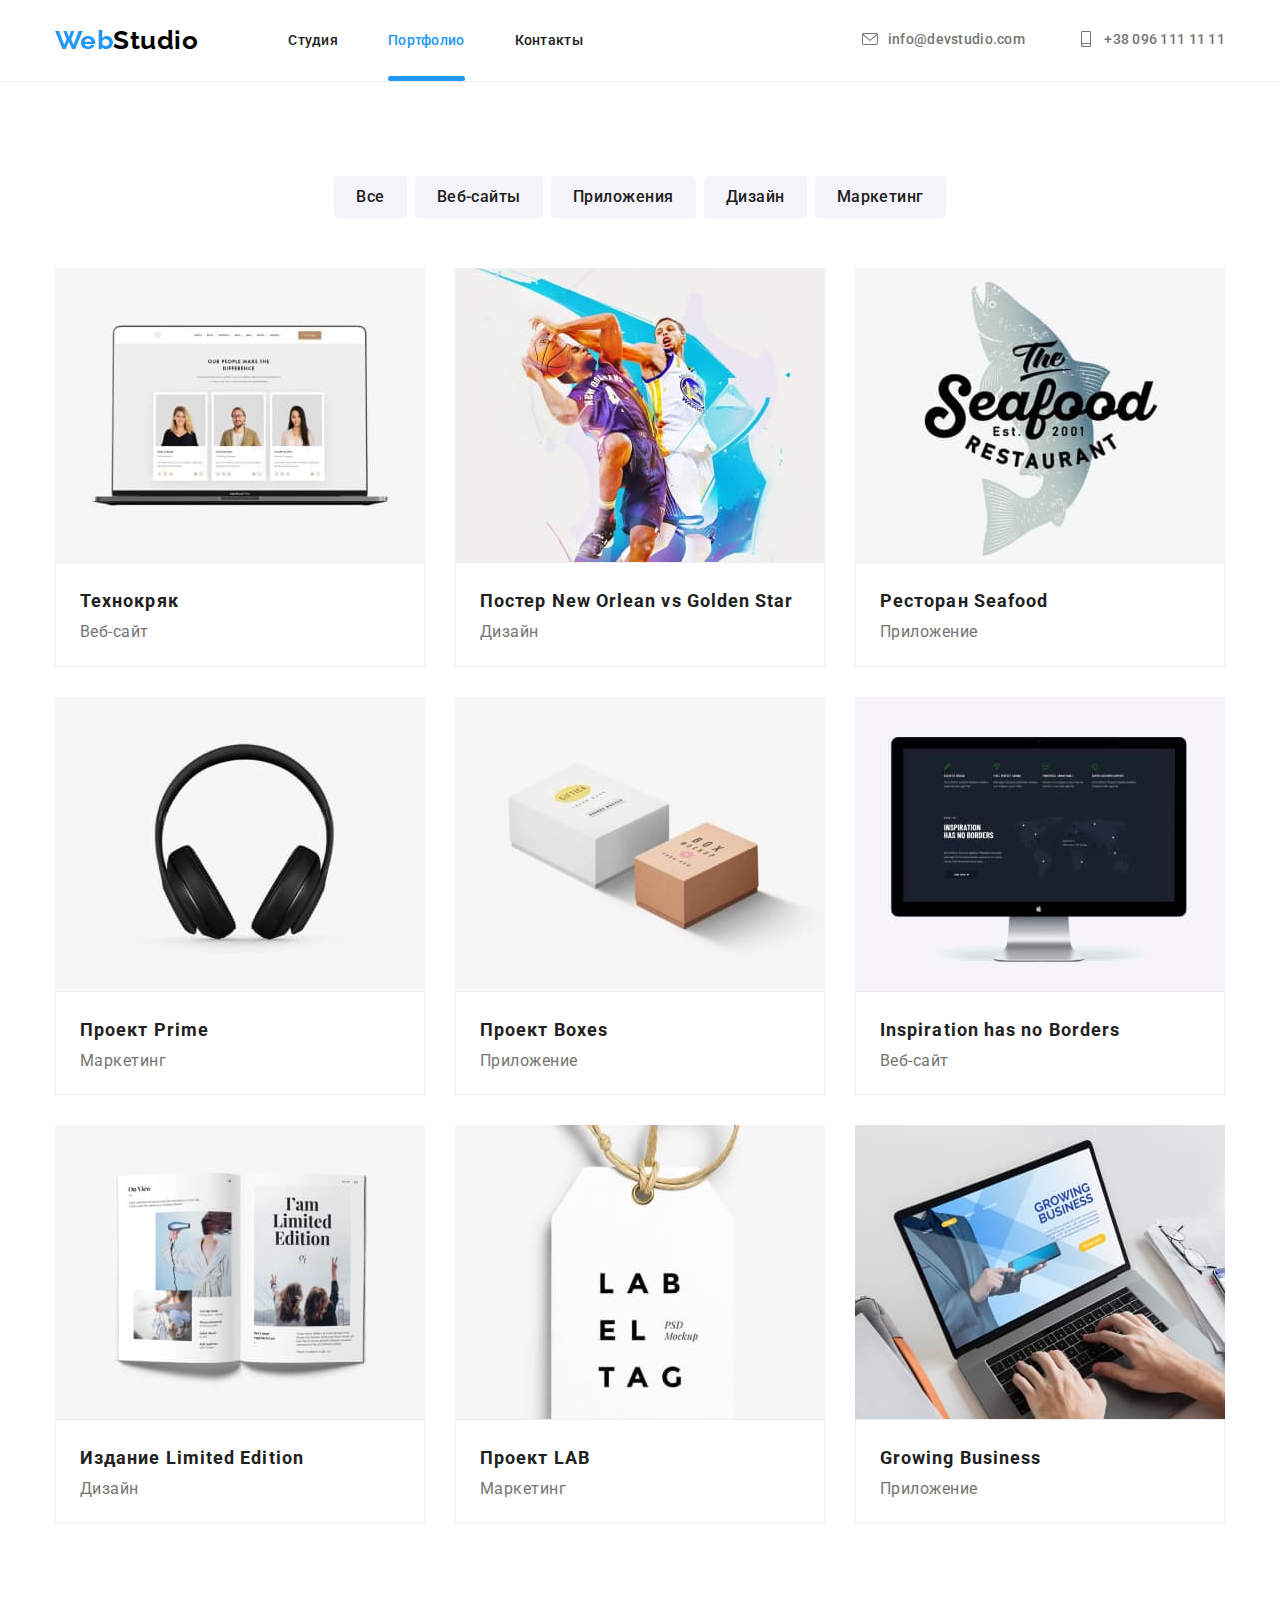
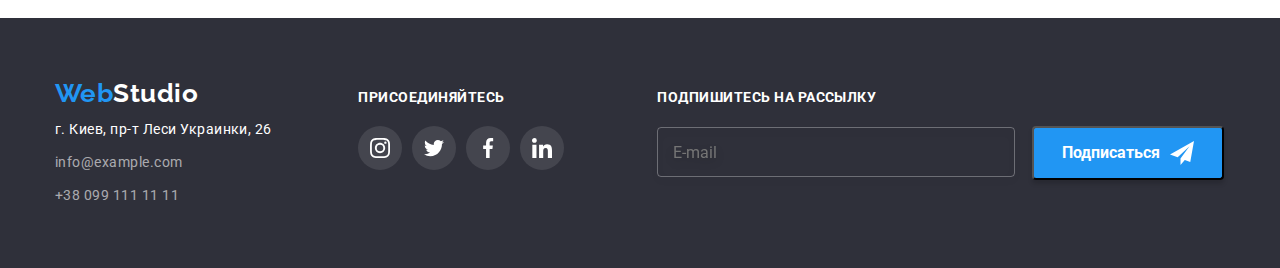
==== portfolio.html @ 3777c178 "1-st commit for git-page" ====
<!DOCTYPE html>
<html lang="ru">
  <head>
    <meta charset="UTF-8" />
    <meta name="viewport" content="width=device-width, initial-scale=1.0" />
    <title>Портфолио</title>
    <link rel="stylesheet" href="https://cdnjs.cloudflare.com/ajax/libs/modern-normalize/1.0.0/modern-normalize.css" />
    <link
      href="https://fonts.googleapis.com/css2?family=Raleway:wght@700&family=Roboto:wght@400;500;700;900&display=swap"
      rel="stylesheet"
    />
    <link rel="stylesheet" href="./css/styles.css" />
  </head>
  <body>
    <!--HEADER-->
    <header class="header">
      <div class="container">
        <nav class="nav">
          <a class="logo link" href="./index.html" aria-label="WebStudio">
            <span class="logo-web" lang="en">Web</span><span class="logo-studio-dark" lang="en">Studio</span></a
          >
          <ul class="nav-list">
            <li class="nav-list-item list"><a class="nav-list-link link" href="./index.html">Студия</a></li>
            <li class="nav-list-item list">
              <a class="nav-list-link link streampage" href="./portfolio.html">Портфолио</a>
            </li>
            <li class="nav-list-item list"><a class="nav-list-link link" href="">Контакты</a></li>
          </ul>
        </nav>
        <address class="address">
          <a class="header-address-link link" href="mailto:info@devstudio.com"
            ><svg class="address-icon">
              <use href="./images/sprite.svg#envelope"></use>
            </svg>
            info@devstudio.com
          </a>
          <a class="header-address-link link" href="tel:+380961111111">
            <svg class="address-icon">
              <use href="./images/sprite.svg#smartphone"></use>
            </svg>
            +38 096 111 11 11
          </a>
        </address>
      </div>
    </header>
    <!--MAIN-->
    <main>
      <section class="projects section">
        <div class="container">
          <h1 class="hidden">Projects-main</h1>
          <h2 class="hidden">Project-btns</h2>
          <ul class="projects-btn-list">
            <li class="projects-btn-list-item list"><button class="projects-btn">Все</button></li>
            <li class="projects-btn-list-item list"><button class="projects-btn">Веб-сайты</button></li>
            <li class="projects-btn-list-item list"><button class="projects-btn">Приложения</button></li>
            <li class="projects-btn-list-item list"><button class="projects-btn">Дизайн</button></li>
            <li class="projects-btn-list-item list"><button class="projects-btn">Маркетинг</button></li>
          </ul>
          <h2 class="hidden">Projects</h2>
          <ul class="projects-list">
            <li class="projects-list-item list">
              <div class="projects-wrapper">
                <img class="projects-img" src="./images/projects/laptop.jpg" alt="ноутбук с открытым сайтом" width="370" height="294" />
                <p class="projects-overlay">
                  Технокряк это современная площадка распространения коронавируса. Компании используют эту платформу для цифрового шпионажа
                  и атак на защищённые сервера конкурентов
                </p>
              </div>
              <div class="projects-list-description">
                <h3 class="projects-title">Технокряк</h3>
                <p class="projects-text">Веб-сайт</p>
              </div>
            </li>
            <li class="projects-list-item list">
              <div class="projects-wrapper">
                <img
                  class="projects-img"
                  src="./images/projects/poster.jpg"
                  alt="Постер Новый Орлеан против Голдэн Стар"
                  width="370"
                  height="294"
                />
                <p class="projects-overlay">
                  Технокряк это современная площадка распространения коронавируса. Компании используют эту платформу для цифрового шпионажа
                  и атак на защищённые сервера конкурентов
                </p>
              </div>
              <div class="projects-list-description">
                <h3 class="projects-title">Постер <span lang="en">New Orlean vs Golden Star</span></h3>
                <p class="projects-text">Дизайн</p>
              </div>
            </li>
            <li class="projects-list-item list">
              <div class="projects-wrapper">
                <img class="projects-img" src="./images/projects/seafood.jpg" alt="эмблема ресторана" width="370" height="294" />
                <p class="projects-overlay">
                  Технокряк это современная площадка распространения коронавируса. Компании используют эту платформу для цифрового шпионажа
                  и атак на защищённые сервера конкурентов
                </p>
              </div>
              <div class="projects-list-description">
                <h3 class="projects-title">Ресторан <span lang="en">Seafood</span></h3>
                <p class="projects-text">Приложение</p>
              </div>
            </li>
            <li class="projects-list-item list">
              <div class="projects-wrapper">
                <img
                  class="projects-img"
                  src="./images/projects/earphones.jpg"
                  alt="изображение черных наушников"
                  width="370"
                  height="294"
                />
                <p class="projects-overlay">
                  Технокряк это современная площадка распространения коронавируса. Компании используют эту платформу для цифрового шпионажа
                  и атак на защищённые сервера конкурентов
                </p>
              </div>
              <div class="projects-list-description">
                <h3 class="projects-title">Проект <span lang="en">Prime</span></h3>
                <p class="projects-text">Маркетинг</p>
              </div>
            </li>
            <li class="projects-list-item list">
              <div class="projects-wrapper">
                <img class="projects-img" src="./images/projects/boxes.jpg" alt="изображение двух коробочек" width="370" height="294" />
                <p class="projects-overlay">
                  Технокряк это современная площадка распространения коронавируса. Компании используют эту платформу для цифрового шпионажа
                  и атак на защищённые сервера конкурентов
                </p>
              </div>
              <div class="projects-list-description">
                <h3 class="projects-title">Проект <span lang="en">Boxes</span></h3>
                <p class="projects-text">Приложение</p>
              </div>
            </li>
            <li class="projects-list-item list">
              <div class="projects-wrapper">
                <img class="projects-img" src="./images/projects/imac.jpg" alt=" АйМак с открытым сайтом" width="370" height="294" />
                <p class="projects-overlay">
                  Технокряк это современная площадка распространения коронавируса. Компании используют эту платформу для цифрового шпионажа
                  и атак на защищённые сервера конкурентов
                </p>
              </div>
              <div class="projects-list-description">
                <h3 class="projects-title" lang="en">Inspiration has no Borders</h3>
                <p class="projects-text">Веб-сайт</p>
              </div>
            </li>
            <li class="projects-list-item list">
              <div class="projects-wrapper">
                <img
                  class="projects-img"
                  src="./images/projects/magazine.jpg"
                  alt="Журнал лимитированного издания"
                  width="370"
                  height="294"
                />
                <p class="projects-overlay">
                  Технокряк это современная площадка распространения коронавируса. Компании используют эту платформу для цифрового шпионажа
                  и атак на защищённые сервера конкурентов
                </p>
              </div>
              <div class="projects-list-description">
                <h3 class="projects-title">Издание <span lang="en">Limited Edition</span></h3>
                <p class="projects-text">Дизайн</p>
              </div>
            </li>
            <li class="projects-list-item list">
              <div class="projects-wrapper">
                <img class="projects-img" src="./images/projects/lablabel.jpg" alt="этикетка проекта ЛАБ" width="370" height="294" />
                <p class="projects-overlay">
                  Технокряк это современная площадка распространения коронавируса. Компании используют эту платформу для цифрового шпионажа
                  и атак на защищённые сервера конкурентов
                </p>
              </div>
              <div class="projects-list-description">
                <h3 class="projects-title">Проект <span lang="en">LAB</span></h3>
                <p class="projects-text">Маркетинг</p>
              </div>
            </li>
            <li class="projects-list-item list">
              <div class="projects-wrapper">
                <img class="projects-img" src="./images/projects/macbook.jpg" alt="Макбук с рабочим сайтом" width="370" height="294" />
                <p class="projects-overlay">
                  Технокряк это современная площадка распространения коронавируса. Компании используют эту платформу для цифрового шпионажа
                  и атак на защищённые сервера конкурентов
                </p>
              </div>
              <div class="projects-list-description">
                <h3 class="projects-title" lang="en">Growing Business</h3>
                <p class="projects-text">Приложение</p>
              </div>
            </li>
          </ul>
        </div>
      </section>
    </main>
    <!--FOOTER-->
    <footer class="footer">
      <div class="container">
        <div class="contacts-container">
          <a class="logo link" href="./index.html" aria-label="WebStudio"
            ><span class="logo-web" lang="en">Web</span><span class="logo-studio-white" lang="en">Studio</span></a
          >
          <address class="footer-address">
            <a class="maps link" href="https://goo.gl/maps/Md6FdoPtB2Z3rGs89" target="_blank">г. Киев, пр-т Леси Украинки, 26</a>
            <a class="footer-mail-link link" href="mailto:info@example.com">info@example.com</a>
            <a class="footer-tel-link link" href="tel:+380991111111">+38 099 111 11 11</a>
          </address>
        </div>
        <div class="footer-social-container">
          <h3 class="social-list-title">присоединяйтесь</h3>
          <ul class="social-list list">
            <li class="social-list-item">
              <a class="social-list-link link" href=""
                ><svg class="social-icon">
                  <use href="./images/sprite.svg#instagram"></use>
                </svg>
              </a>
            </li>
            <li class="social-list-item">
              <a class="social-list-link link" href=""
                ><svg class="social-icon">
                  <use href="./images/sprite.svg#twitter"></use>
                </svg>
              </a>
            </li>
            <li class="social-list-item">
              <a class="social-list-link link" href=""
                ><svg class="social-icon">
                  <use href="./images/sprite.svg#facebook"></use>
                </svg>
              </a>
            </li>
            <li class="social-list-item">
              <a class="social-list-link link" href=""
                ><svg class="social-icon">
                  <use href="./images/sprite.svg#linkedin"></use>
                </svg>
              </a>
            </li>
          </ul>
        </div>
        <div class="sign-to-news">
          <form class="sign-form" action="#" method="get">
            <label class="sign-label" for="sign-input">Подпишитесь на рассылку</label>
            <input type="email" class="sign-input" name="email" placeholder="E-mail" id="sign-input">
            <button class="sign-btn" type="submit">Подписаться</button></form>
        </div>
      </div>
    </footer>
  </body>
</html>
---- css/styles.css ----
:root {
  --main-font: "roboto", serif;
  --secondary-font: "raleway", sans-serif;
  --accent-color: #2196f3;
  --main-text-color: #757575;
  --title-text-color: #212121;
  --secondary-background: #f5f4fa;
  --classic-white: #ffffff;
}
*,
*::before,
*::after {
  margin: 0;
  padding: 0;
}
body {
  font-family: var(--main-font);
  font-style: normal;
  letter-spacing: 0.03em;
}
.container {
  width: 1200px;
  padding: 0 15px;
  margin: 0 auto;
}

.section {
  padding: 94px 0;
}
img {
  display: block;
}
/* ==========  LOGO  ========== */
.logo {
  font-family: var(--secondary-font);
  font-weight: 700;
  font-size: 26px;
  line-height: 1.192;
  margin-right: 90px;
}
.logo-web {
  color: var(--accent-color);
}
.logo-studio-dark {
  color: #000000;
}
/* ========== END LOGO  ========== */

/* ============ NAV ============ */
.header {
  padding: 25px 00;
  border-bottom: 1px solid #ececec;
}
.header .container {
  display: flex;
  align-items: center;
}
.header .address {
  margin-left: auto;
}
.nav {
  display: flex;
  align-items: center;
}
.nav-list {
  display: flex;
}
.nav-list-item:not(:last-child) {
  margin-right: 50px;
}
.nav-list-link {
  position: relative;
  font-weight: 500;
  font-size: 14px;
  line-height: 1.142;
  letter-spacing: 0.02em;
  color: var(--title-text-color);

  transition: color 250ms cubic-bezier(0.4, 0, 0.2, 1);
}
.streampage {
  color: var(--accent-color);
}
.streampage::after {
  position: absolute;
  bottom: -33px;
  content: "";
  display: block;
  height: 5px;
  width: 100%;
  background-color: var(--accent-color);
  border-radius: 4px;
}
.address {
  font-style: normal;
  font-weight: 500;
  font-size: 14px;
  line-height: 1.142;
  letter-spacing: 0.02em;
}
.header-address-link {
  display: inline-flex;
  align-items: center;
  color: var(--main-text-color);
  transition: color 250ms cubic-bezier(0.4, 0, 0.2, 1);
}
.header-address-link:first-child {
  margin-right: 50px;
}
.nav-list-link:hover,
.nav-list-link:focus,
.header-address-link:hover,
.header-address-link:focus {
  color: var(--accent-color);
}
.header-address-link:hover .address-icon,
.header-address-link:focus .address-icon {
  fill: var(--accent-color);
}
.address-icon {
  fill: var(--main-text-color);
  width: 16px;
  height: 16px;
  margin-right: 10px;
  transition: fill 250ms cubic-bezier(0.4, 0, 0.2, 1);
}
/* ============ END NAV ============ */

/* ============ HERO ============ */
.hero {
  text-align: center;
  padding: 200px 0;
}
.hero-overlay {
  max-width: 1600px;
  height: 600px;
  margin-left: auto;
  margin-right: auto;
  background-color: #c4c4c4;
  background-image: linear-gradient(rgba(47, 48, 58, 0.4), rgba(47, 48, 58, 0.4)), url(../images/hero/hero-bg.jpg);
  /* background-repeat: no-repeat;
  background-size: cover;
  background-position: center; */
}
.hero-title {
  font-weight: 900;
  font-size: 44px;
  line-height: 1.5;
  text-align: center;
  letter-spacing: 0.06em;
  text-transform: uppercase;
  max-width: 696px;
  margin: 0 auto;
  margin-bottom: 30px;
  color: #ffffff;
}
.modal-btn {
  min-width: 200px;
  height: 50px;
  background: var(--accent-color);
  box-shadow: 0px 4px 4px rgba(0, 0, 0, 0.15);
  border-radius: 4px;
  border-color: var(--accent-color);
  padding: 10px 32px;

  font-family: Roboto, serif;
  font-style: normal;
  font-weight: 700;
  font-size: 16px;
  line-height: 1.86;
  text-align: center;
  color: var(--classic-white);
  cursor: pointer;

  /* transition-property: ;
  transition-duration: 250ms;
  transition-timing-function: cubic-bezier(0.4, 0, 0.2, 1); */
}
/* ============ END HERO ============ */

/* ============ ADVANTAGES ============ */
.andvantages {
  padding-top: 94px;
}
.advantages-list {
  display: flex;
}

.advantages-list-item:not(:last-child) {
  margin-right: 30px;
}
.advantages-list-item::before {
  content: "";
  display: block;
  height: 120px;
  background-color: #f5f4fa;
  background-repeat: no-repeat;
  background-position: center;
  border-radius: 4px;
  margin-bottom: 30px;
}
.icon-aerial::before {
  background-image: url("../images/advantages/icon-aerial.svg");
}
.icon-clock::before {
  background-image: url("../images/advantages/icon-clock.svg");
}
.icon-laptop::before {
  background-image: url("../images/advantages/icon-laptop.svg");
}
.icon-astronaut::before {
  background-image: url("../images/advantages/icon-astronaut.svg");
}
.advantages-list-title {
  font-weight: 700;
  font-size: 14px;
  line-height: 1.142;
  text-transform: uppercase;
  color: var(--title-text-color);
  margin-bottom: 12px;
}
.advantages-list-text {
  max-width: 270px;
  font-weight: 400;
  font-size: 14px;
  line-height: 1.714;
  color: var(--main-text-color);
}
/* ============ END ADVANTAGES ============ */

/* ======== TITLES IN MAIN ======== */
.services-title,
.teamcard-title,
.clients-title {
  font-weight: 700;
  font-size: 36px;
  line-height: 1.166;
  text-align: center;
  color: var(--title-text-color);
  margin-bottom: 50px;
}
/* ====== END TITLES IN MAIN ====== */

/* ============ SERVICES ============ */
.services-list {
  display: flex;
  justify-content: space-between;
}
/* .services-list-item:not(:last-child) {
  margin-right: 30px;} */
.services-list-item {
  position: relative;
}
.services-text {
  position: absolute;
  width: 100%;
  left: 0;
  bottom: 0;
  background: rgba(47, 48, 58, 0.8);

  text-align: center;
  padding: 27px 0;
  font-weight: 700;
  font-size: 14px;
  line-height: 1.14;
  text-transform: uppercase;
  color: #ffffff;
}
/* ============ END SERVICES ============ */

/* ============ TEAM CARD ============ */
.teamcard {
  background-color: var(--secondary-background);
}
.teamcard-list {
  display: flex;
}
.teamcard-list-item {
  box-shadow: 0px 1px 3px rgba(0, 0, 0, 0.12), 0px 1px 1px rgba(0, 0, 0, 0.14), 0px 2px 1px rgba(0, 0, 0, 0.2);
  border-radius: 0px 0px 4px 4px;
  background-color: var(--classic-white);
}
.teamcard-list-item:not(:last-child) {
  margin-right: 30px;
}
.teamcard-list-container {
  padding: 30px 40px;
}
.teamcard-list-name {
  margin-bottom: 10px;
  font-weight: 500;
  font-size: 16px;
  line-height: 1.18;
  text-align: center;
  color: var(--title-text-color);
}
.teamcard-list-text {
  margin-bottom: 16px;
  font-weight: 400;
  font-size: 16px;
  line-height: 1.18;
  text-align: center;
  color: var(--main-text-color);
}
.social-list {
  display: flex;
  justify-content: space-between;
}
.social-list-link {
  display: flex;
  align-items: center;
  justify-content: center;
  width: 44px;
  height: 44px;
  border-radius: 50%;
  transition: background-color 250ms cubic-bezier(0.4, 0, 0.2, 1);
}
.social-icon {
  fill: #afb1b8;
  width: 20px;
  height: 20px;
  transition: fill 250ms cubic-bezier(0.4, 0, 0.2, 1);
}
.social-list-link:hover,
.social-list-link:focus {
  background-color: var(--accent-color);
}
.social-list-link:hover .social-icon,
.social-list-link:focus .social-icon {
  fill: #ffffff;
}

/* ============ END TEAM CARD ============ */

/* ============ CLIENTS ============ */
.clients-list {
  display: flex;
  justify-content: space-between;
  align-items: center;
}
.clients-icon {
  fill: #afb1b8;
  width: 88px;
  height: 52px;
  transition: fill 250ms cubic-bezier(0.4, 0, 0.2, 1);
}
.clients-link {
  display: flex;
  justify-content: center;
  align-items: center;
  width: 170px;
  height: 90px;
  border: 1px solid #afb1b8;
  box-sizing: border-box;
  border-radius: 4px;
  transition: border-color 250ms cubic-bezier(0.4, 0, 0.2, 1);
}
.clients-link:hover,
.clients-link:focus {
  border-color: var(--accent-color);
}
.clients-link:hover .clients-icon,
.clients-link:focus .clients-icon {
  fill: var(--accent-color);
}
/* ============ END CLIENTS ============ */

/* ============ FOOTER ============ */
.footer {
  padding: 60px 0;
  background-color: #2f303a;
}
.footer .container {
  display: flex;
  align-items: baseline;
}
.footer .contacts-container {
  display: flex;
  flex-direction: column;
  margin-right: 70px;
}
.footer .logo {
  margin-bottom: 20px;
}
.footer-address {
  display: flex;
  flex-direction: column;
}
.footer .link:not(:last-child) {
  margin-bottom: 9px;
}
.maps {
  font-style: normal;
  font-weight: 400;
  font-size: 14px;
  line-height: 1.714;
  color: var(--classic-white);
}
.logo-studio-white {
  color: var(--classic-white);
}
.footer-mail-link,
.footer-tel-link {
  font-style: normal;
  font-weight: 400;
  font-size: 14px;
  line-height: 1.714;
  color: rgba(255, 255, 255, 0.6);
}
.social-list-title {
  font-weight: 700;
  font-size: 14px;
  line-height: 1.14;
  text-transform: uppercase;
  color: var(--classic-white);
  margin-bottom: 20px;
}
.footer-social-container .social-list-item:not(:last-child) {
  margin-right: 10px;
}
.footer-social-container .social-icon {
  fill: var(--classic-white);
}
.footer-social-container .social-list-link {
  background-color: rgba(255, 255, 255, 0.1);
}
.footer-social-container .social-list-link:hover,
.footer-social-container .social-list-link:focus {
  background-color: var(--accent-color);
}
.sign-to-news {
  margin-left: 93px;
}
.sign-label {
  margin-bottom: 20px;
  display: block;
  font-weight: 700;
  font-size: 14px;
  line-height: 1.14;
  text-transform: uppercase;
  color: #ffffff;
}
.sign-input {
  margin-right: 12px;
  padding: 15px;
  width: 358px;
  height: 50px;
  color: #fff;
  background-color: transparent;
  border: 1px solid rgba(255, 255, 255, 0.3);
  box-sizing: border-box;
  filter: drop-shadow(0px 4px 4px rgba(0, 0, 0, 0.15));
  border-radius: 4px;
}
.sign-btn {
  display: inline-flex;
  align-items: center;
  padding: 10px 28px;
  font-weight: 700;
  font-size: 16px;
  line-height: 1.87;
  color: #ffffff;
  background: #2196f3;
  box-shadow: 0px 4px 4px rgba(0, 0, 0, 0.15);
  border-radius: 4px;
}
.sign-btn::after {
  margin-left: 10px;
  content: "";
  display: inline-block;
  width: 24px;
  height: 24px;
  background-image: url(../images/svg/icon-send.svg);
  background-repeat: no-repeat;
  background-position: center;
  background-size: cover;
}
/* ============ END FOOTER ============ */

/* ============ PORTFOLIO ============ */
.projects-btn-list {
  display: flex;
  justify-content: center;
  margin-bottom: 50px;
}
.projects-btn-list-item:not(:last-child) {
  margin-right: 8px;
}
.projects-btn {
  font-family: Roboto;
  font-style: normal;
  font-weight: 500;
  font-size: 16px;
  line-height: 1.625;
  text-align: center;
  letter-spacing: 0.03em;
  color: #212121;
  background-color: var(--secondary-background);
  border-radius: 4px;
  border-color: transparent;
  padding: 6px 20px;

  transition: background-color 250ms cubic-bezier(0.4, 0, 0.2, 1), color 250ms cubic-bezier(0.4, 0, 0.2, 1);
  cursor: pointer;
}
.projects-btn:hover,
.projects-btn:focus {
  color: var(--classic-white);
  background-color: var(--accent-color);
  box-shadow: 0px 3px 1px rgba(0, 0, 0, 0.1), 0px 1px 2px rgba(0, 0, 0, 0.08), 0px 2px 2px rgba(0, 0, 0, 0.12);
  border-color: transparent;
}
.projects-list {
  display: flex;
  flex-wrap: wrap;
}
.projects-list-item:not(:nth-child(3n + 3)) {
  margin-right: 30px;
}
.projects-list-item:not(:nth-last-child(-n + 3)) {
  margin-bottom: 30px;
}
.projects-list-item:hover,
.projects-list-item:focus {
  box-shadow: 0px 1px 1px rgba(0, 0, 0, 0.12), 0px 4px 4px rgba(0, 0, 0, 0.06), 1px 4px 6px rgba(0, 0, 0, 0.16);
}
.projects-list-description {
  border: 1px solid #eeeeee;
  box-sizing: border-box;
  padding: 20px 24px;
  background-color: var(--classic-white);
}
.projects-wrapper {
  position: relative;
  overflow: hidden;
}
.projects-overlay {
  position: absolute;
  left: 0;
  top: 0;
  transform: translatey(100%);
  width: 100%;
  height: 100%;
  padding: 63px 24px;
  background: rgba(33, 150, 243, 0.9);
  transition: transform 250ms cubic-bezier(0.4, 0, 0.2, 1);

  font-weight: 400;
  font-size: 18px;
  line-height: 1.55;
  color: #ffffff;
}
.projects-list-item:hover .projects-overlay {
  transform: translatey(0);
}
.projects-title {
  font-weight: 700;
  font-size: 18px;
  line-height: 2;
  letter-spacing: 0.06em;
  color: var(--title-text-color);
}
.projects-text {
  font-weight: 400;
  font-size: 16px;
  line-height: 1.667;
  color: var(--main-text-color);
}
/* ============ END PORTFOLIO ============ */

/* ================ MODAL ================ */
.backdrop {
  position: fixed;
  top: 0;
  left: 0;
  width: 100%;
  height: 100%;
  background: rgba(0, 0, 0, 0.2);
  z-index: 1;
  transition: all 250ms cubic-bezier(0.4, 0, 0.2, 1);
}
.backdrop.is-hidden {
  opacity: 0;
  visibility: hidden;
  pointer-events: none;
  transition: all 250ms cubic-bezier(0.4, 0, 0.2, 1) 250ms;
}
.backdrop.is-hidden .modal {
  transform: translate(-50%, -50%) scale(0);
  transition: all 250ms cubic-bezier(0.4, 0, 0.2, 1) 0ms;
}
.modal {
  position: absolute;
  left: 50%;
  top: 50%;
  transform: translate(-50%, -50%) scale(1);
  transition: all 250ms cubic-bezier(0.4, 0, 0.2, 1) 250ms;

  width: 528px;
  height: 580px;
  background-color: #fff;
  padding: 40px;
  box-shadow: 0px 1px 3px rgba(0, 0, 0, 0.12), 0px 1px 1px rgba(0, 0, 0, 0.14), 0px 2px 1px rgba(0, 0, 0, 0.2);
  border-radius: 4px;
}
.modal-btn-close {
  position: absolute;
  display: flex;
  justify-content: center;
  align-items: center;
  top: 8px;
  right: 8px;
  width: 30px;
  height: 30px;
  border-radius: 50%;
  background: #ffffff;
  border: 1px solid rgba(0, 0, 0, 0.1);
  box-sizing: border-box;
  cursor: pointer;
}
.closex {
  width: 18px;
  height: 18px;
}
.modal-btn-close:focus .closex,
.modal-btn-close:hover .closex {
  fill: var(--accent-color);
}
.modal-title {
  display: block;
  margin: 0 auto 12px;
  font-weight: 700;
  font-size: 20px;
  line-height: 1.15;
  letter-spacing: 0.03em;
}
.modal-form {
  display: flex;
  flex-direction: column;
}
.modal-field, .modal-comment-field {
  margin-bottom: 10px;
  font-weight: 400;
  font-size: 12px;
  line-height: 1.16;
  letter-spacing: 0.01em;
  color: #757575;
}
.modal-comment-field{
  margin-bottom: 4px;
}
.modal-input {
  padding-left: 42px;
  margin-top: 4px;
  display: block;
  width: 100%;
  height: 40px;
  border: 1px solid rgba(33, 33, 33, 0.2);
  border-radius: 4px;
  transition: border-color 250ms cubic-bezier(0.4, 0, 0.2, 1);
}
.modal-input:hover, 
.modal-input:focus,
.modal-comment:hover,
.modal-comment:focus {
  outline: none;
  border-color: var(--accent-color);
}
.modal-input:hover + .modal-form-svg, 
.modal-input:focus + .modal-form-svg {
  fill: var(--accent-color);
}
.modal-field-wrapper {
  position: relative;
  display: block;
}
.modal-form-svg {
  position: absolute;
  left: 12px;
  top: 50%;
  transform: translateY(-50%);
  transition: fill 250ms cubic-bezier(0.4, 0, 0.2, 1);
  
}
.modal-comment {
  margin-bottom: 20px;
  padding: 12px 16px;
  height: 120px;
  border: 1px solid rgba(33, 33, 33, 0.2);
  border-radius: 4px;
  resize: none;
}
.modal-comment::placeholder {
  font-weight: 400;
  font-size: 14px;
  line-height: 1.14;
  letter-spacing: 0.01em;
  color: rgba(117, 117, 117, 0.5);
}
.modal-policy-field {
  display: flex;
  align-items: center;
  justify-content: center;
  margin-bottom: 30px;
  font-weight: 400;
  font-size: 14px;
  line-height: 1.71;
  letter-spacing: 0.03em;
  color: var(--main-text-color);
}
.modal-policy {
  color: var(--accent-color);
}
.modal-btn-submit {
  align-self: center;
  padding: 10px 56px;
  font-weight: 700;
  font-size: 16px;
  line-height: 1.87;
  letter-spacing: 0.06em;
  color: #FFFFFF;
  background: #2196F3;
  box-shadow: 0px 4px 4px rgba(0, 0, 0, 0.15);
  border-radius: 4px;
  border-color: transparent;
}

.modal-policy-field::before {
  content: "";
  display: inline-block;
  margin-right: 8px;
  width: 16px;
  height: 15px;
  border: 2px solid #000000;
  border-radius: 2px;
  transition: border-color 250ms cubic-bezier(0.4, 0, 0.2, 1);
  cursor: pointer;
}
.modal-policy-input:checked + .modal-policy-field::before {
  background-color: var(--accent-color);
  border-color: var(--accent-color);
  background-image: url(../images/svg/modal-accept.svg);
}
.modal-policy-input:focus + .modal-policy-field::before,
.modal-policy-input:hover + .modal-policy-field::before {
  border-color: var(--accent-color);
} 
/* ============== END MODAL ============== */

/* ============= COMPONENTS ============== */
.list {
  list-style: none;
}
.link {
  text-decoration: none;
}
.hidden {
  display: none;
}
.visually-hidden {
  position: absolute !important;
  clip: rect(1px 1px 1px 1px); /* IE6, IE7 */
  clip: rect(1px, 1px, 1px, 1px);
  padding: 0 !important;
  border: 0 !important;
  height: 1px !important;
  width: 1px !important;
  overflow: hidden;
}
/* =========== END COMPONENTS ============ */
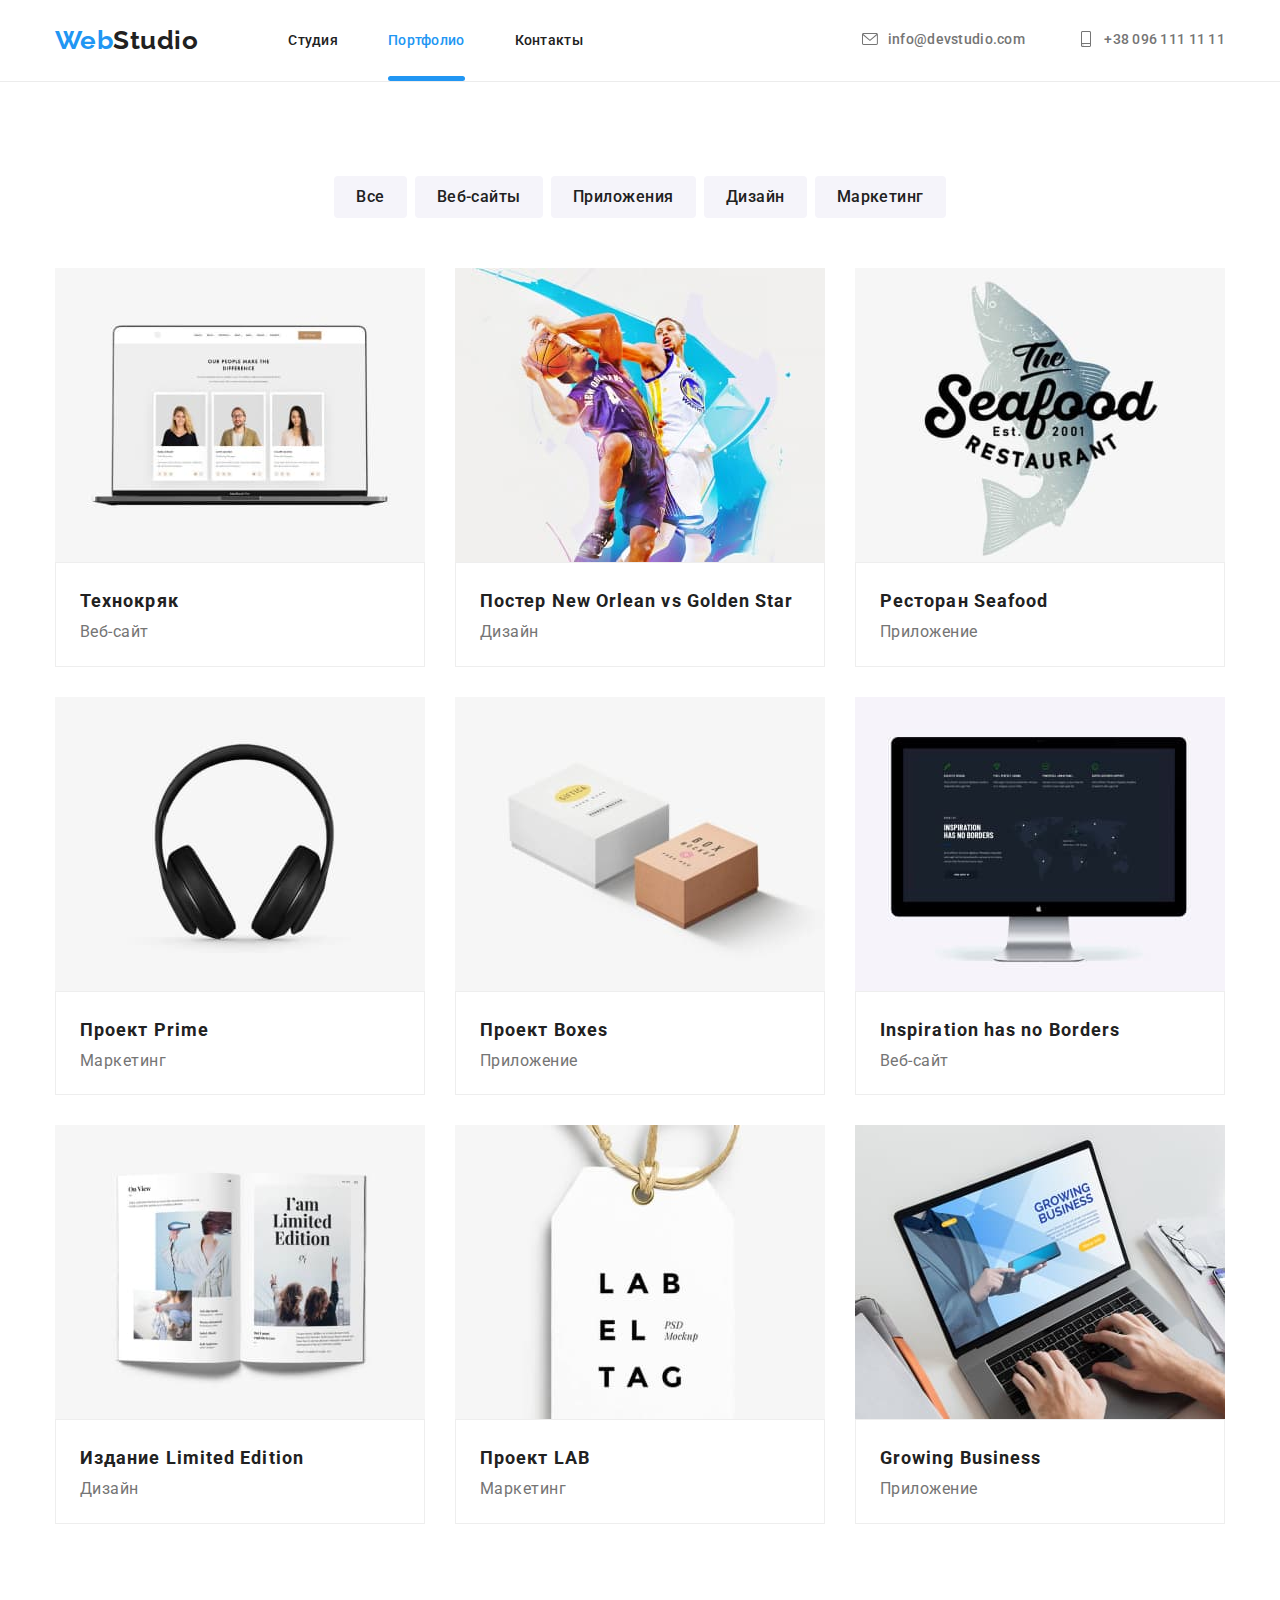
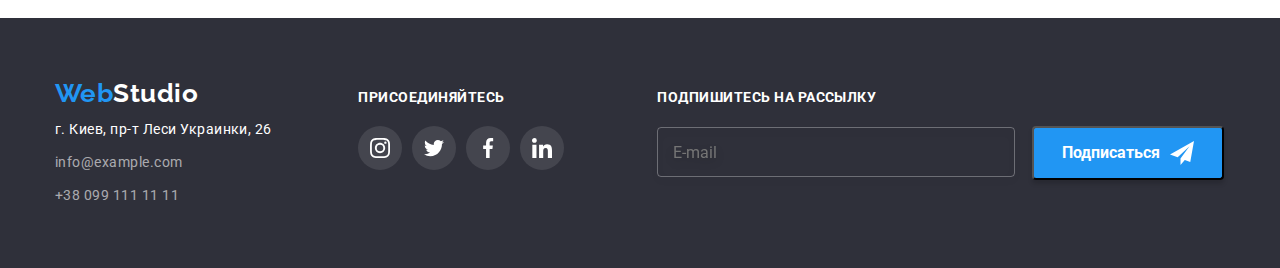
==== commit be4eaf23: "added SCSS sepated files.TO FIX: teamcard-list-text + portfolio" ====
--- a/portfolio.html
+++ b/portfolio.html
@@ -9,7 +9,7 @@
       href="https://fonts.googleapis.com/css2?family=Raleway:wght@700&family=Roboto:wght@400;500;700;900&display=swap"
       rel="stylesheet"
     />
-    <link rel="stylesheet" href="./css/styles.css" />
+    <link rel="stylesheet" href="./css/main.min.css" />
   </head>
   <body>
     <!--HEADER-->
--- a/css/main.min.css
+++ b/css/main.min.css
@@ -0,0 +1,2 @@
+.visually-hidden{position:absolute !important;clip:rect(1px 1px 1px 1px);clip:rect(1px, 1px, 1px, 1px);padding:0 !important;border:0 !important;height:1px !important;width:1px !important;overflow:hidden}*,*::before,*::after{margin:0;padding:0}body{font-family:"roboto",serif;font-style:normal;letter-spacing:0.03em}.section{padding:94px 0}img{display:block}.list{list-style:none}.link{text-decoration:none}.hidden{display:none}.container{width:1200px;padding:0 15px;margin:0 auto}.logo{font-family:"raleway",sans-serif;font-weight:700;font-size:26px;line-height:1.192;margin-right:90px}.logo-web{color:#2196f3}.logo-studio-dark{color:#212121}.logo-studio-white{color:#fff}.services-title,.teamcard-title,.clients-title{font-weight:700;font-size:36px;line-height:1.166;text-align:center;color:#212121;margin-bottom:50px}.social-list{display:flex;justify-content:space-between}.social-list-link{display:flex;align-items:center;justify-content:center;width:44px;height:44px;border-radius:50%;transition:background-color 250ms cubic-bezier(0.4, 0, 0.2, 1)}.social-icon{fill:#afb1b8;width:20px;height:20px;transition:fill 250ms cubic-bezier(0.4, 0, 0.2, 1)}.social-list-link:hover,.social-list-link:focus{background-color:#2196f3}.social-list-link:hover .social-icon,.social-list-link:focus .social-icon{fill:#fff}.modal-btn{min-width:200px;height:50px;background:#2196f3;box-shadow:0px 4px 4px rgba(0,0,0,0.15);border-radius:4px;border-color:#2196f3;padding:10px 32px;font-family:Roboto, serif;font-style:normal;font-weight:700;font-size:16px;line-height:1.86;text-align:center;color:#fff;cursor:pointer}.backdrop{position:fixed;top:0;left:0;width:100%;height:100%;background:rgba(0,0,0,0.2);z-index:1;transition:all 250ms cubic-bezier(0.4, 0, 0.2, 1)}.backdrop.is-hidden{opacity:0;visibility:hidden;pointer-events:none;transition:all 250ms cubic-bezier(0.4, 0, 0.2, 1) 250ms}.backdrop.is-hidden .modal{transform:translate(-50%, -50%) scale(0);transition:all 250ms cubic-bezier(0.4, 0, 0.2, 1) 0ms}.modal{position:absolute;left:50%;top:50%;transform:translate(-50%, -50%) scale(1);transition:all 250ms cubic-bezier(0.4, 0, 0.2, 1) 250ms;width:528px;height:580px;background-color:#fff;padding:40px;box-shadow:0px 1px 3px rgba(0,0,0,0.12),0px 1px 1px rgba(0,0,0,0.14),0px 2px 1px rgba(0,0,0,0.2);border-radius:4px}.modal-btn-close{position:absolute;display:flex;justify-content:center;align-items:center;top:8px;right:8px;width:30px;height:30px;border-radius:50%;background:#fff;border:1px solid rgba(0,0,0,0.1);box-sizing:border-box;cursor:pointer}.closex{width:18px;height:18px}.modal-btn-close:focus .closex,.modal-btn-close:hover .closex{fill:#2196f3}.modal-title{display:block;margin:0 auto 12px;font-weight:700;font-size:20px;line-height:1.15;letter-spacing:0.03em}.modal-form{display:flex;flex-direction:column}.modal-field,.modal-comment-field{margin-bottom:10px;font-weight:400;font-size:12px;line-height:1.16;letter-spacing:0.01em;color:#757575}.modal-comment-field{margin-bottom:4px}.modal-input{padding-left:42px;margin-top:4px;display:block;width:100%;height:40px;border:1px solid rgba(33,33,33,0.2);border-radius:4px;transition:border-color 250ms cubic-bezier(0.4, 0, 0.2, 1)}.modal-input:hover,.modal-input:focus,.modal-comment:hover,.modal-comment:focus{outline:none;border-color:#2196f3}.modal-input:hover+.modal-form-svg,.modal-input:focus+.modal-form-svg{fill:#2196f3}.modal-field-wrapper{position:relative;display:block}.modal-form-svg{position:absolute;left:12px;top:50%;transform:translateY(-50%);transition:fill 250ms cubic-bezier(0.4, 0, 0.2, 1)}.modal-comment{margin-bottom:20px;padding:12px 16px;height:120px;border:1px solid rgba(33,33,33,0.2);border-radius:4px;resize:none}.modal-comment::placeholder{font-weight:400;font-size:14px;line-height:1.14;letter-spacing:0.01em;color:rgba(117,117,117,0.5)}.modal-policy-field{display:flex;align-items:center;justify-content:center;margin-bottom:30px;font-weight:400;font-size:14px;line-height:1.71;letter-spacing:0.03em;color:#757575}.modal-policy{color:#2196f3}.modal-btn-submit{align-self:center;padding:10px 56px;font-weight:700;font-size:16px;line-height:1.87;letter-spacing:0.06em;color:#fff;background:#2196f3;box-shadow:0px 4px 4px rgba(0,0,0,0.15);border-radius:4px;border-color:transparent}.modal-policy-field::before{content:"";display:inline-block;margin-right:8px;width:16px;height:15px;border:2px solid #000000;border-radius:2px;transition:border-color 250ms cubic-bezier(0.4, 0, 0.2, 1);cursor:pointer}.modal-policy-input:checked+.modal-policy-field::before{background-color:#2196f3;border-color:#2196f3;background-image:url(../images/svg/modal-accept.svg)}.modal-policy-input:focus+.modal-policy-field::before,.modal-policy-input:hover+.modal-policy-field::before{border-color:#2196f3}.projects-btn-list{display:flex;justify-content:center;margin-bottom:50px}.projects-btn-list-item:not(:last-child){margin-right:8px}.projects-btn{font-family:Roboto;font-style:normal;font-weight:500;font-size:16px;line-height:1.625;text-align:center;letter-spacing:0.03em;color:#212121;background-color:#f5f4fa;border-radius:4px;border-color:transparent;padding:6px 20px;transition:background-color 250ms cubic-bezier(0.4, 0, 0.2, 1),color 250ms cubic-bezier(0.4, 0, 0.2, 1);cursor:pointer}.projects-btn:hover,.projects-btn:focus{color:#fff;background-color:#2196f3;box-shadow:0px 3px 1px rgba(0,0,0,0.1),0px 1px 2px rgba(0,0,0,0.08),0px 2px 2px rgba(0,0,0,0.12);border-color:transparent}.header{padding:25px 00;border-bottom:1px solid #ececec}.header .container{display:flex;align-items:center}.header .address{margin-left:auto}.nav{display:flex;align-items:center}.nav-list{display:flex}.nav-list-item:not(:last-child){margin-right:50px}.nav-list-link{position:relative;font-weight:500;font-size:14px;line-height:1.142;letter-spacing:0.02em;color:#212121;transition:color 250ms cubic-bezier(0.4, 0, 0.2, 1)}.streampage{color:#2196f3}.streampage::after{position:absolute;bottom:-33px;content:"";display:block;height:5px;width:100%;background-color:#2196f3;border-radius:4px}.address{font-style:normal;font-weight:500;font-size:14px;line-height:1.142;letter-spacing:0.02em}.header-address-link{display:inline-flex;align-items:center;color:#757575;transition:color 250ms cubic-bezier(0.4, 0, 0.2, 1)}.header-address-link:first-child{margin-right:50px}.nav-list-link:hover,.nav-list-link:focus,.header-address-link:hover,.header-address-link:focus{color:#2196f3}.header-address-link:hover .address-icon,.header-address-link:focus .address-icon{fill:#2196f3}.address-icon{fill:#757575;width:16px;height:16px;margin-right:10px;transition:fill 250ms cubic-bezier(0.4, 0, 0.2, 1)}.hero{text-align:center;padding:200px 0}.hero-overlay{max-width:1600px;height:600px;margin-left:auto;margin-right:auto;background-color:#c4c4c4;background-image:linear-gradient(rgba(47,48,58,0.4), rgba(47,48,58,0.4)),url(../images/hero/hero-bg.jpg)}.hero-title{font-weight:900;font-size:44px;line-height:1.5;text-align:center;letter-spacing:0.06em;text-transform:uppercase;max-width:696px;margin:0 auto;margin-bottom:30px;color:#fff}.andvantages{padding-top:94px}.advantages-list{display:flex}.advantages-list-item:not(:last-child){margin-right:30px}.advantages-list-item::before{content:"";display:block;height:120px;background-color:#f5f4fa;background-repeat:no-repeat;background-position:center;border-radius:4px;margin-bottom:30px}.icon-aerial::before{background-image:url("../images/advantages/icon-aerial.svg")}.icon-clock::before{background-image:url("../images/advantages/icon-clock.svg")}.icon-laptop::before{background-image:url("../images/advantages/icon-laptop.svg")}.icon-astronaut::before{background-image:url("../images/advantages/icon-astronaut.svg")}.advantages-list-title{font-weight:700;font-size:14px;line-height:1.142;text-transform:uppercase;color:#212121;margin-bottom:12px}.advantages-list-text{max-width:270px;font-weight:400;font-size:14px;line-height:1.714;color:#757575}.services-list{display:flex;justify-content:space-between}.services-list-item{position:relative}.services-text{position:absolute;width:100%;left:0;bottom:0;background:rgba(47,48,58,0.8);text-align:center;padding:27px 0;font-weight:700;font-size:14px;line-height:1.14;text-transform:uppercase;color:#fff}.teamcard{background-color:#f5f4fa}.teamcard-list{display:flex}.teamcard-list-item{box-shadow:0px 1px 3px rgba(0,0,0,0.12),0px 1px 1px rgba(0,0,0,0.14),0px 2px 1px rgba(0,0,0,0.2);border-radius:0px 0px 4px 4px;background-color:#fff}.teamcard-list-item:not(:last-child){margin-right:30px}.teamcard-list-container{padding:30px 40px}.teamcard-list-name{margin-bottom:10px;font-weight:500;font-size:16px;line-height:1.18;text-align:center;color:var(--title-text-color)}.teamcard-list-text{margin-bottom:16px;font-weight:400;font-size:16px;line-height:1.18;text-align:center;color:var(--main-text-color)}.clients-list{display:flex;justify-content:space-between;align-items:center}.clients-icon{fill:#afb1b8;width:88px;height:52px;transition:fill 250ms cubic-bezier(0.4, 0, 0.2, 1)}.clients-link{display:flex;justify-content:center;align-items:center;width:170px;height:90px;border:1px solid #afb1b8;box-sizing:border-box;border-radius:4px;transition:border-color 250ms cubic-bezier(0.4, 0, 0.2, 1)}.clients-link:hover,.clients-link:focus{border-color:#2196f3}.clients-link:hover .clients-icon,.clients-link:focus .clients-icon{fill:#2196f3}.footer{padding:60px 0;background-color:#2f303a}.footer .container{display:flex;align-items:baseline}.footer .contacts-container{display:flex;flex-direction:column;margin-right:70px}.footer .logo{margin-bottom:20px}.footer-address{display:flex;flex-direction:column}.footer .link:not(:last-child){margin-bottom:9px}.maps{font-style:normal;font-weight:400;font-size:14px;line-height:1.714;color:#fff}.footer-mail-link,.footer-tel-link{font-style:normal;font-weight:400;font-size:14px;line-height:1.714;color:rgba(255,255,255,0.6)}.social-list-title{font-weight:700;font-size:14px;line-height:1.14;text-transform:uppercase;color:#fff;margin-bottom:20px}.footer-social-container .social-list-item:not(:last-child){margin-right:10px}.footer-social-container .social-icon{fill:#fff}.footer-social-container .social-list-link{background-color:rgba(255,255,255,0.1)}.footer-social-container .social-list-link:hover,.footer-social-container .social-list-link:focus{background-color:#2196f3}.sign-to-news{margin-left:93px}.sign-label{margin-bottom:20px;display:block;font-weight:700;font-size:14px;line-height:1.14;text-transform:uppercase;color:#fff}.sign-input{margin-right:12px;padding:15px;width:358px;height:50px;color:#fff;background-color:transparent;border:1px solid rgba(255,255,255,0.3);box-sizing:border-box;filter:drop-shadow(0px 4px 4px rgba(0,0,0,0.15));border-radius:4px}.sign-btn{display:inline-flex;align-items:center;padding:10px 28px;font-weight:700;font-size:16px;line-height:1.87;color:#fff;background:#2196f3;box-shadow:0px 4px 4px rgba(0,0,0,0.15);border-radius:4px}.sign-btn::after{margin-left:10px;content:"";display:inline-block;width:24px;height:24px;background-image:url(../images/svg/icon-send.svg);background-repeat:no-repeat;background-position:center;background-size:cover}.projects-list{display:flex;flex-wrap:wrap}.projects-list-item:not(:nth-child(3n+3)){margin-right:30px}.projects-list-item:not(:nth-last-child(-n+3)){margin-bottom:30px}.projects-list-item:hover,.projects-list-item:focus{box-shadow:0px 1px 1px rgba(0,0,0,0.12),0px 4px 4px rgba(0,0,0,0.06),1px 4px 6px rgba(0,0,0,0.16)}.projects-list-description{border:1px solid #eeeeee;box-sizing:border-box;padding:20px 24px;background-color:var(--classic-white)}.projects-wrapper{position:relative;overflow:hidden}.projects-overlay{position:absolute;left:0;top:0;transform:translatey(100%);width:100%;height:100%;padding:63px 24px;background:rgba(33,150,243,0.9);transition:transform 250ms cubic-bezier(0.4, 0, 0.2, 1);font-weight:400;font-size:18px;line-height:1.55;color:#fff}.projects-list-item:hover .projects-overlay{transform:translatey(0)}.projects-title{font-weight:700;font-size:18px;line-height:2;letter-spacing:0.06em;color:#212121}.projects-text{font-weight:400;font-size:16px;line-height:1.667;color:#757575}
+/*# sourceMappingURL=main.min.css.map */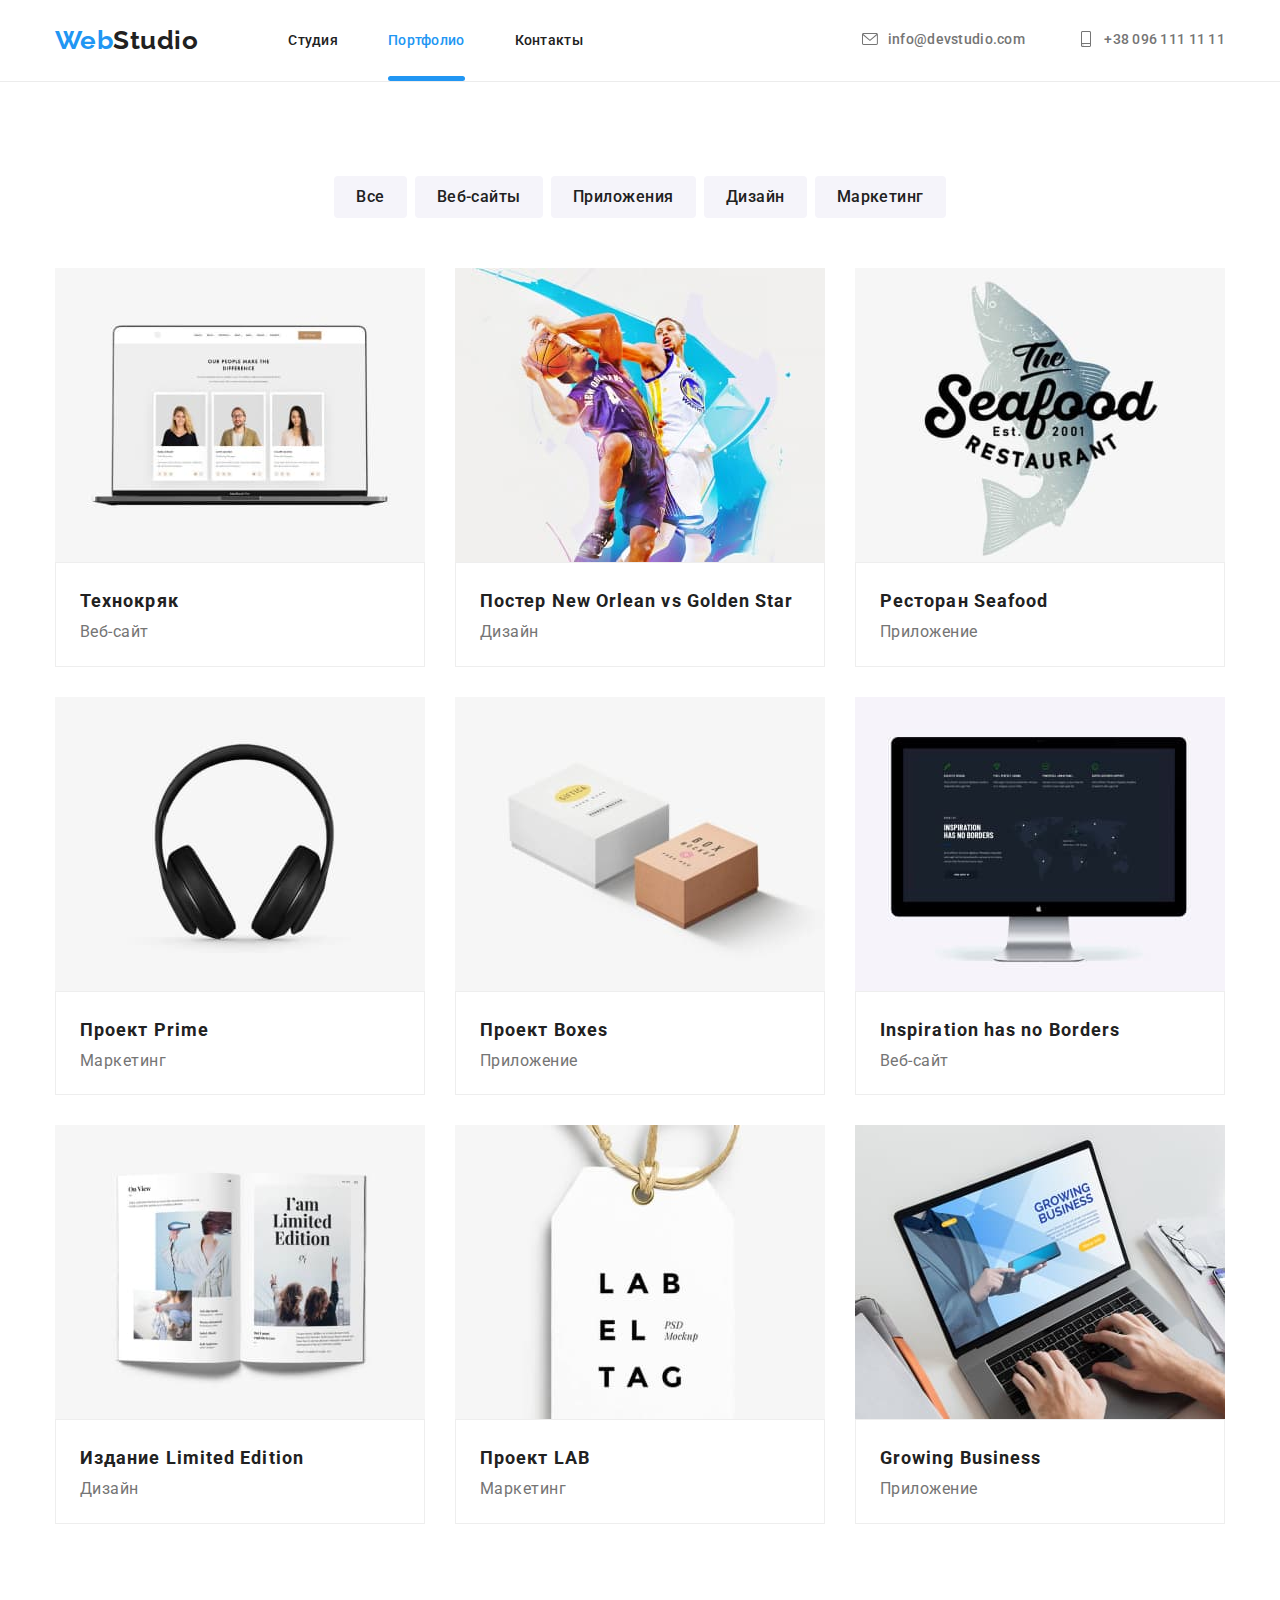
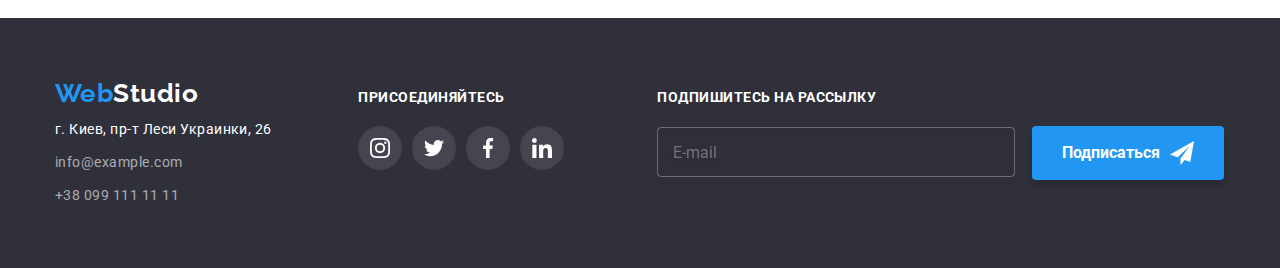
==== commit ad0976fe: "05:25 rewritten CSS to SCSS" ====
--- a/portfolio.html
+++ b/portfolio.html
@@ -9,7 +9,7 @@
       href="https://fonts.googleapis.com/css2?family=Raleway:wght@700&family=Roboto:wght@400;500;700;900&display=swap"
       rel="stylesheet"
     />
-    <link rel="stylesheet" href="./css/main.min.css" />
+    <link rel="stylesheet" href="./css/portfolio.min.css" />
   </head>
   <body>
     <!--HEADER-->
@@ -49,7 +49,7 @@
         <div class="container">
           <h1 class="hidden">Projects-main</h1>
           <h2 class="hidden">Project-btns</h2>
-          <ul class="projects-btn-list">
+          <ul class="projects-filter-list">
             <li class="projects-btn-list-item list"><button class="projects-btn">Все</button></li>
             <li class="projects-btn-list-item list"><button class="projects-btn">Веб-сайты</button></li>
             <li class="projects-btn-list-item list"><button class="projects-btn">Приложения</button></li>
--- a/css/portfolio.min.css
+++ b/css/portfolio.min.css
@@ -0,0 +1,2 @@
+*,*::before,*::after{margin:0;padding:0}body{font-family:"roboto",serif;font-style:normal;letter-spacing:0.03em}.section{padding:94px 0}img{display:block}.list{list-style:none}.link{text-decoration:none}.hidden{display:none}.container{width:1200px;padding:0 15px;margin:0 auto}.header .container{display:flex;align-items:center}.footer .container{display:flex;align-items:baseline}.logo{font-family:"raleway",sans-serif;font-weight:700;font-size:26px;line-height:1.192;margin-right:90px}.logo-web{color:#2196f3}.logo-studio-dark{color:#212121}.logo-studio-white{color:#fff}.footer .logo{margin-bottom:20px}.projects-filter-list{display:flex;justify-content:center;margin-bottom:50px}.projects-btn{font-family:Roboto;font-style:normal;font-weight:500;font-size:16px;line-height:1.625;text-align:center;letter-spacing:0.03em;color:#212121;background-color:#f5f4fa;border-radius:4px;border-color:transparent;padding:6px 20px;transition:background-color 250ms cubic-bezier(0.4, 0, 0.2, 1),color 250ms cubic-bezier(0.4, 0, 0.2, 1);cursor:pointer}.projects-btn:hover,.projects-btn:focus{color:#fff;background-color:#2196f3;box-shadow:0px 3px 1px rgba(0,0,0,0.1),0px 1px 2px rgba(0,0,0,0.08),0px 2px 2px rgba(0,0,0,0.12);border-color:transparent}.projects-btn-list-item:not(:last-child){margin-right:8px}.social-list{display:flex;justify-content:space-between}.social-list-link{display:flex;align-items:center;justify-content:center;width:44px;height:44px;border-radius:50%;transition:background-color 250ms cubic-bezier(0.4, 0, 0.2, 1)}.social-list-link:hover,.social-list-link:focus{background-color:#2196f3}.social-icon{fill:#afb1b8;width:20px;height:20px;transition:fill 250ms cubic-bezier(0.4, 0, 0.2, 1)}.social-list-link:hover .social-icon,.social-list-link:focus .social-icon{fill:#fff}.header{padding:25px 00;border-bottom:1px solid #ececec}.header-address-link{display:inline-flex;align-items:center;color:#757575;transition:color 250ms cubic-bezier(0.4, 0, 0.2, 1)}.header-address-link:first-child{margin-right:50px}.header-address-link:hover,.header-address-link:focus{color:#2196f3}.nav{display:flex;align-items:center}.nav-list{display:flex}.nav-list-link{position:relative;font-weight:500;font-size:14px;line-height:1.142;letter-spacing:0.02em;color:#212121;transition:color 250ms cubic-bezier(0.4, 0, 0.2, 1)}.nav-list-link:hover,.nav-list-link:focus{color:#2196f3}.nav-list-item:not(:last-child){margin-right:50px}.streampage{color:#2196f3}.streampage::after{position:absolute;bottom:-33px;content:"";display:block;height:5px;width:100%;background-color:#2196f3;border-radius:4px}.address{font-style:normal;font-weight:500;font-size:14px;line-height:1.142;letter-spacing:0.02em}.address-icon{fill:#757575;width:16px;height:16px;margin-right:10px;transition:fill 250ms cubic-bezier(0.4, 0, 0.2, 1)}.header-address-link:hover .address-icon,.header-address-link:focus .address-icon{fill:#2196f3}.header .address{margin-left:auto}.projects-list{display:flex;flex-wrap:wrap}.projects-list-item:not(:nth-child(3n+3)){margin-right:30px}.projects-list-item:not(:nth-last-child(-n+3)){margin-bottom:30px}.projects-list-item:hover,.projects-list-item:focus{box-shadow:0px 1px 1px rgba(0,0,0,0.12),0px 4px 4px rgba(0,0,0,0.06),1px 4px 6px rgba(0,0,0,0.16)}.projects-list-description{border:1px solid #eeeeee;box-sizing:border-box;padding:20px 24px;background-color:#fff}.projects-wrapper{position:relative;overflow:hidden}.projects-overlay{position:absolute;left:0;top:0;transform:translatey(100%);width:100%;height:100%;padding:63px 24px;background:rgba(33,150,243,0.9);transition:transform 250ms cubic-bezier(0.4, 0, 0.2, 1);font-weight:400;font-size:18px;line-height:1.55;color:#fff}.projects-list-item:hover .projects-overlay{transform:translatey(0)}.projects-title{font-weight:700;font-size:18px;line-height:2;letter-spacing:0.06em;color:#212121}.projects-text{font-weight:400;font-size:16px;line-height:1.667;color:#757575}.footer{padding:60px 0;background-color:#2f303a}.footer .contacts-container{display:flex;flex-direction:column;margin-right:70px}.footer-address{display:flex;flex-direction:column}.footer .link:not(:last-child){margin-bottom:9px}.footer-mail-link,.footer-tel-link{font-style:normal;font-weight:400;font-size:14px;line-height:1.714;color:rgba(255,255,255,0.6)}.maps{font-style:normal;font-weight:400;font-size:14px;line-height:1.714;color:#fff}.social-list-title{font-weight:700;font-size:14px;line-height:1.14;text-transform:uppercase;color:#fff;margin-bottom:20px}.footer-social-container .social-list-item:not(:last-child){margin-right:10px}.footer-social-container .social-list-link{background-color:rgba(255,255,255,0.1)}.footer-social-container .social-list-link:hover,.footer-social-container .social-list-link:focus{background-color:#2196f3}.footer-social-container .social-icon{fill:#fff}.sign-to-news{margin-left:93px}.sign-label{margin-bottom:20px;display:block;font-weight:700;font-size:14px;line-height:1.14;text-transform:uppercase;color:#fff}.sign-input{margin-right:12px;padding:15px;width:358px;height:50px;color:#fff;background-color:transparent;border:1px solid rgba(255,255,255,0.3);box-sizing:border-box;filter:drop-shadow(0px 4px 4px rgba(0,0,0,0.15));border-radius:4px}.sign-btn{display:inline-flex;align-items:center;padding:10px 28px;font-weight:700;font-size:16px;line-height:1.87;color:#fff;background:#2196f3;box-shadow:0px 4px 4px rgba(0,0,0,0.15);border-radius:4px;border-color:transparent}.sign-btn::after{margin-left:10px;content:"";display:inline-block;width:24px;height:24px;background-image:url(../images/svg/icon-send.svg);background-repeat:no-repeat;background-position:center;background-size:cover}
+/*# sourceMappingURL=portfolio.min.css.map */